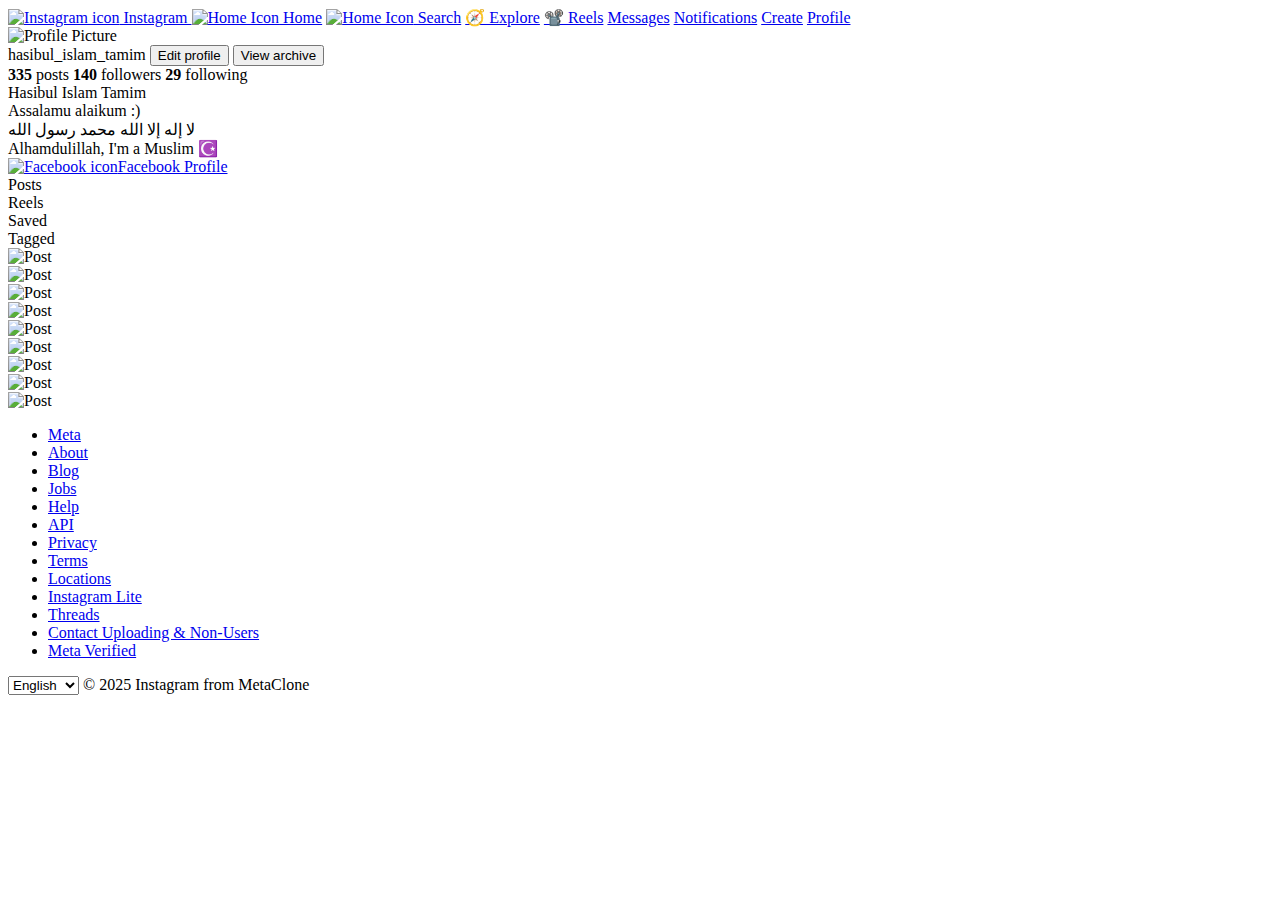
==== Templete/index.html @ 1b731319 "Create index.html" ====
<!DOCTYPE html>
<html lang="en">
<head>
    <meta charset="UTF-8">
    <meta name="viewport" content="width=device-width, initial-scale=1.0">
    <title>Instagram Profile</title>
    <link rel="stylesheet" href="styles.css" >
    <link rel="icon" type="image/png" href="../media/instagram.svg">

</head>
<body>
    <div class="container">
        <nav class="sidebar">
            <a href="#" class="nav-item logo">
                <img src="../media/icons8-instagram.svg" alt="Instagram icon" class="insta-icon"> Instagram
            </a>
            <a href="#" class="nav-item"><img src="../media/icons8-home.svg" alt="Home Icon" class="nav-icon"> Home</a>
            <a href="#" class="nav-item"><img src="../media/icons8-search.svg" alt="Home Icon" class="nav-icon"> Search</a>
            <a href="#" class="nav-item">🧭 Explore</a>
            <a href="#" class="nav-item">📽️ Reels</a>
            <a href="#" class="nav-item">Messages</a>
            <a href="#" class="nav-item">Notifications</a>
            <a href="#" class="nav-item">Create</a>
            <a href="#" class="nav-item">Profile</a>
        </nav>

        <main class="main-content">
            <div class="profile-header">
                <img src="../media/profile1.jpg" alt="Profile Picture" class="profile-picture">
                
                <div class="profile-info">
                    <div class="profile-actions">
                        <span class="username">hasibul_islam_tamim</span>
                        <button class="edit-profile-btn">Edit profile</button>
                        <button class="view-archive-btn">View archive</button>
                    </div>

                    <div class="stats">
                        <span class="stat-item"><strong>335</strong> posts</span>
                        <span class="stat-item"><strong>140</strong> followers</span>
                        <span class="stat-item"><strong>29</strong> following</span>
                    </div>

                    <div class="bio">
                        <div class="name">Hasibul Islam Tamim</div>
                        <div>Assalamu alaikum :)</div>
                        <div>لا إله إلا الله محمد رسول الله</div>
                        <div>Alhamdulillah, I'm a Muslim ☪️</div>
                        <a href="https://www.facebook.com/hasibulislam.tamim.7" target="_blank""> <img src="../media/icons-facebook.svg" alt="Facebook icon" class="fb-icon">Facebook Profile</a>
                    </div>
                </div>
            </div>

            <div class="tabs">
                <div class="tab active">Posts</div>
                <div class="tab">Reels</div>
                <div class="tab">Saved</div>
                <div class="tab">Tagged</div>
            </div>

            <div class="posts-grid">
                <div class="post">
                    <img src="../media/post1.jpg" alt="Post">
                </div>
                <div class="post">
                    <img src="../media/686p8bxm8twd1.png" alt="Post">
                </div>
                <div class="post">
                    <img src="../media/c16e77fb7c24935c9bfec829707a4945.jpg" alt="Post">
                </div>
                <div class="post">
                    <img src="../media/f2b95753a272d1cd04cd72257b990975.jpg" alt="Post">
                </div>
                <div class="post">
                    <img src="../media/profile1.jpg" alt="Post">
                </div>
                <div class="post">
                    <img src="../media/fff6e1226f49718cff5e0c7f73903dce.jpg" alt="Post">
                </div>
                <div class="post">
                    <img src="../media/IMG-20210127-WA0009.jpg" alt="Post">
                </div>
                <div class="post">
                    <img src="../media/Leonardo_Phoenix_10_Create_an_intense_a_surreal_and_cinematic_2.jpg" alt="Post">
                </div>
                <div class="post">
                    <img src="../media/7oxaztid8wud1.png" alt="Post">
                </div>
                <!-- Add more posts as needed -->
            </div>

            <footer class="footer">
                <nav class="footer-nav">
                  <ul class="footer-links">
                    <li><a href="#">Meta</a></li>
                    <li><a href="#">About</a></li>
                    <li><a href="#">Blog</a></li>
                    <li><a href="#">Jobs</a></li>
                    <li><a href="#">Help</a></li>
                    <li><a href="#">API</a></li>
                    <li><a href="#">Privacy</a></li>
                    <li><a href="#">Terms</a></li>
                    <li><a href="#">Locations</a></li>
                    <li><a href="#">Instagram Lite</a></li>
                    <li><a href="#">Threads</a></li>
                    <li><a href="#">Contact Uploading & Non-Users</a></li>
                    <li><a href="#">Meta Verified</a></li>
                  </ul>
                </nav>
                <div class="footer-bottom">
                  <select class="language-select" aria-label="Switch Display Language">
                    <option value="en">English</option>
                    <option value="es">Spanish</option>
                    <option value="fr">French</option>
                    <option value="de">German</option>
                    <option value="it">Italian</option>
                  </select>
                  <span class="copyright">© 2025 Instagram from MetaClone</span>
                </div>
              </footer>
              
        </main>
    </div>
</body>
</html>
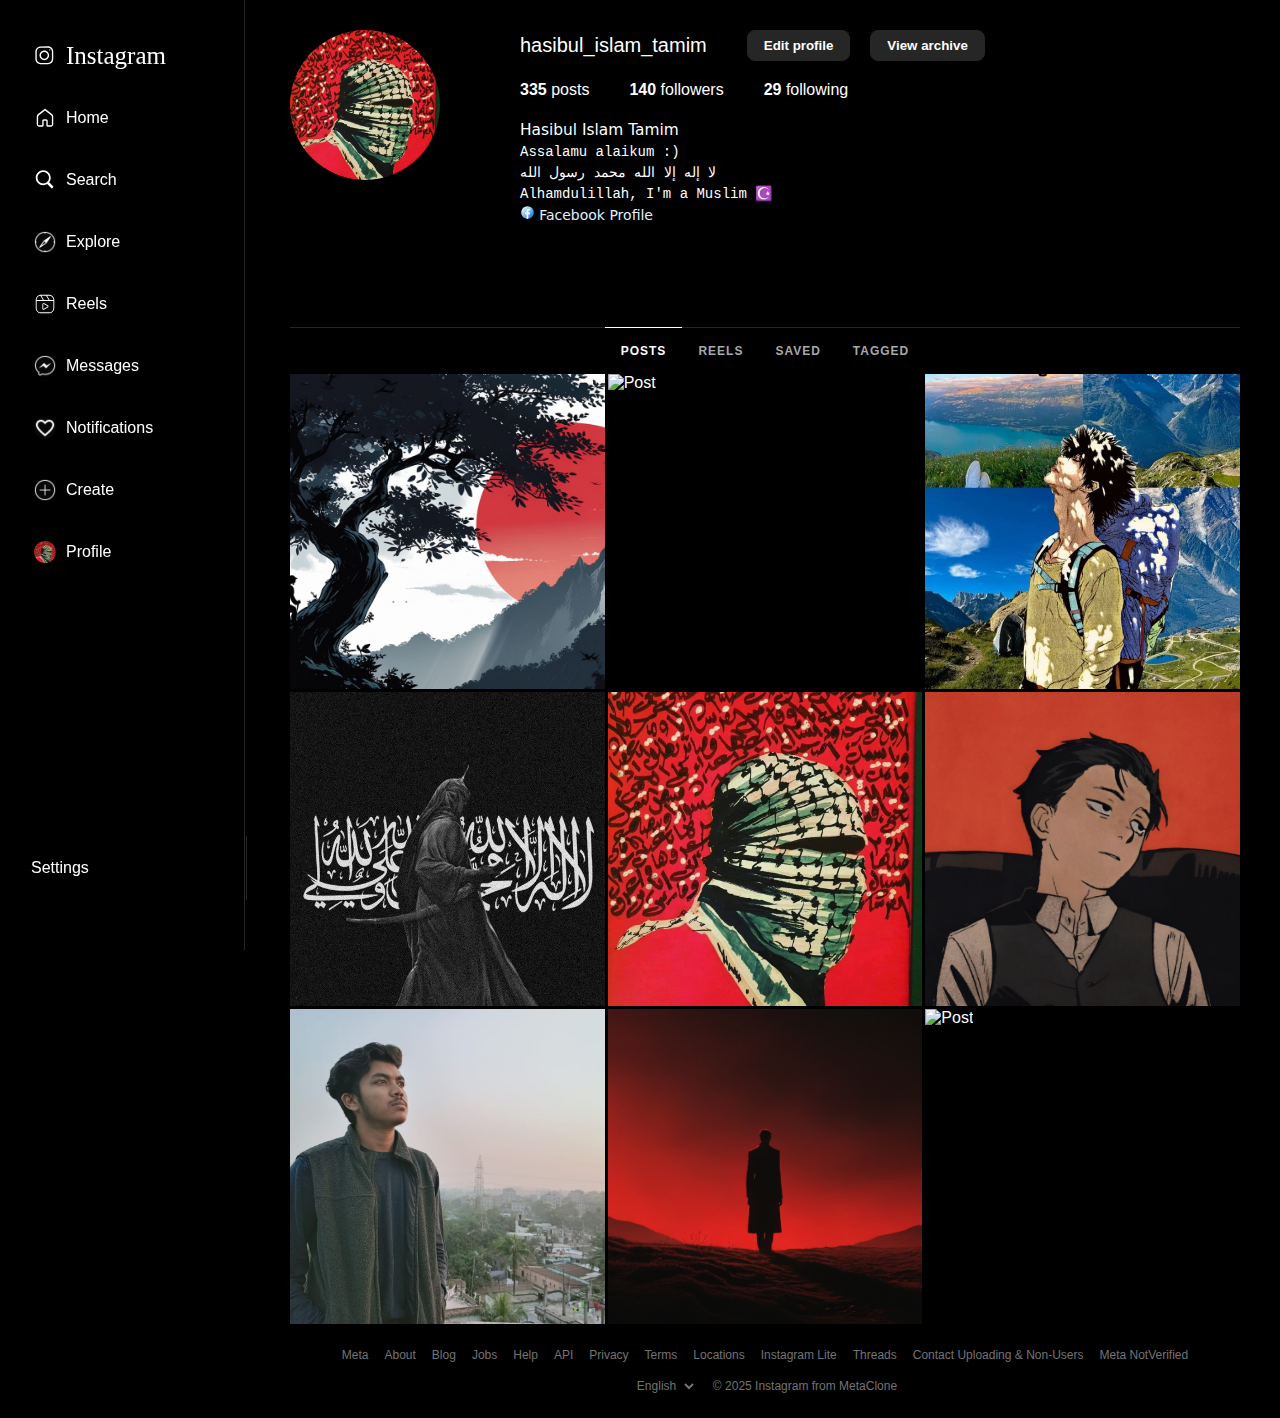
==== commit 5c8f1157: "updated icon & margins" ====
--- a/Templete/index.html
+++ b/Templete/index.html
@@ -15,14 +15,20 @@
                 <img src="../media/icons8-instagram.svg" alt="Instagram icon" class="insta-icon"> Instagram
             </a>
             <a href="#" class="nav-item"><img src="../media/icons8-home.svg" alt="Home Icon" class="nav-icon"> Home</a>
-            <a href="#" class="nav-item"><img src="../media/icons8-search.svg" alt="Home Icon" class="nav-icon"> Search</a>
-            <a href="#" class="nav-item">🧭 Explore</a>
-            <a href="#" class="nav-item">📽️ Reels</a>
-            <a href="#" class="nav-item">Messages</a>
-            <a href="#" class="nav-item">Notifications</a>
-            <a href="#" class="nav-item">Create</a>
-            <a href="#" class="nav-item">Profile</a>
+            <a href="#" class="nav-item"><img src="../media/icons8-search.svg" alt="Search Icon" class="nav-icon"> Search</a>
+            <a href="#" class="nav-item"><img src="../media/icons8-explore.png" alt="Icon Explore" class="nav-icon"> Explore</a>
+            <a href="#" class="nav-item"><img src="../media/icons8-reels.svg" alt="Home Icon" class="nav-icon"> Reels</a>
+            <a href="#" class="nav-item"><img src="../media/icons8-messenger.png" alt="Home Icon" class="nav-icon">Messages</a>
+            <a href="#" class="nav-item"><img src="../media/icons8-love.png" alt="Home Icon" class="nav-icon">Notifications</a>
+            <a href="#" class="nav-item"><img src="../media/icons8-plus.png" alt="Home Icon" class="nav-icon">Create</a>
+            <a href="#" class="nav-item"><img src="../media/profile1.jpg" alt="Profile Picture" class="nav-icon">Profile</a>
+
+            <nav class="sidebar-footer">
+                <a href="#" class="nav-item">Settings</a>
+            </nav>
         </nav>
+       
+        
 
         <main class="main-content">
             <div class="profile-header">
@@ -104,7 +110,7 @@
                     <li><a href="#">Instagram Lite</a></li>
                     <li><a href="#">Threads</a></li>
                     <li><a href="#">Contact Uploading & Non-Users</a></li>
-                    <li><a href="#">Meta Verified</a></li>
+                    <li><a href="#">Meta NotVerified</a></li>
                   </ul>
                 </nav>
                 <div class="footer-bottom">
--- a/Templete/styles.css
+++ b/Templete/styles.css
@@ -0,0 +1,254 @@
+body {
+    background-color: #000;
+    color: #fff;
+    margin: 0;
+    padding: 0;
+    box-sizing: border-box;
+    font-family: -apple-system, BlinkMacSystemFont, "Segoe UI", Roboto, Helvetica, Arial, sans-serif;
+}
+
+.container {
+    display: flex;
+    height: 100vh;
+}
+
+.sidebar {
+    width: 220px;
+    border-right: 1px solid #262626;
+    padding: 25px 12px;
+    display: flex;
+    flex-direction: column;
+    position: fixed;
+    height: 100vh;
+}
+
+.logo {
+    color: #fff;
+    font-size: 25px;
+    font-family: 'Instagram Sans Script', cursive;
+    margin-bottom: 30px;
+    padding: 2px;
+}
+
+.insta-icon {
+    width: 22px;
+   margin: 4px 10px;
+}
+.nav-icon{
+    width: 22px;
+   margin: 4px 10px;
+   border-radius: 50%;
+}
+
+.nav-item {
+    display: flex;
+    align-items: center;
+    padding: 12px;
+    margin: 4px 0;
+    cursor: pointer;
+    border-radius: 8px;
+    color: #fff;
+    text-decoration: none;
+}
+
+.nav-item:hover {
+    background-color: #1a1a1a;
+}
+
+
+.sidebar-footer {
+    padding: 7px;
+    border-right: 1px solid #262626;
+    bottom: 0;
+    position: fixed;
+    width: 220px;
+    text-align: center;
+}
+.main-content {
+    margin-left: 250px;
+    flex: 1;
+    padding: 30px 40px;
+}
+
+.profile-header {
+    display: flex;
+    gap: 80px;
+    margin-bottom: 44px;
+    max-width: 1000px;
+    margin: 0 auto;
+    padding-bottom: 100px;
+}
+
+.profile-picture {
+    width: 150px;
+    height: 150px;
+    border-radius: 50%;
+    object-fit: cover;
+}
+
+.profile-info {
+    flex: 1;
+}
+
+.profile-actions {
+    display: flex;
+    align-items: center;
+    gap: 20px;
+    margin-bottom: 20px;
+}
+
+.username {
+    font-size: 20px;
+    margin-right: 20px;
+}
+
+.edit-profile-btn, .view-archive-btn {
+    border: 1px solid #262626;
+    color: #fff;
+    background-color: #262626;
+    padding: 7px 16px;
+    border-radius: 8px;
+    font-weight: 600;
+    cursor: pointer;
+    transition: background-color 0.2s ease;
+}
+
+.edit-profile-btn:hover, .view-archive-btn:hover {
+    background-color: black;
+}
+
+.stats {
+    display: flex;
+    gap: 40px;
+    margin-bottom: 20px;
+}
+
+.stat-item {
+    font-size: 16px;
+}
+.name{
+    font-family: system-ui, -apple-system, BlinkMacSystemFont, 'Segoe UI', Roboto, Oxygen, Ubuntu, Cantarell, 'Open Sans', 'Helvetica Neue', sans-serif;
+    font-size: 1.1em;
+}
+
+.bio {
+    font-family: 'Courier New';
+    font-size: 14px;
+    line-height: 1.5;
+}
+
+.bio a {
+    font-family: system-ui, -apple-system, BlinkMacSystemFont, 'Segoe UI', Roboto, Oxygen, Ubuntu, Cantarell, 'Open Sans', 'Helvetica Neue', sans-serif;
+    text-decoration: none; 
+    color: #e0f1ff;
+    transition: text-decoration 0.3s ease;
+}
+.bio a:hover {
+    text-decoration: underline;
+  
+}
+
+.fb-icon{
+    width: 15px;
+    margin-right: 0.3em;
+}
+
+.tabs {
+    display: flex;
+    justify-content: center;
+    border-top: 1px solid #262626;
+    margin-bottom: 20px;
+    max-width: 1000px;
+    margin: 0 auto;
+}
+
+.tab {
+    padding: 16px;
+    text-transform: uppercase;
+    font-size: 12px;
+    font-weight: 600;
+    letter-spacing: 1px;
+    color: #a8a8a8;
+    cursor: pointer;
+    border-top: 1px solid transparent;
+    margin-top: -1px;
+}
+
+.tab.active {
+    color: #fff;
+    border-top-color: #fff;
+}
+
+.posts-grid {
+    display: grid;
+    grid-template-columns: repeat(3, 1fr);
+    gap: 3px;
+    max-width: 1000px;
+    margin: 0 auto;
+}
+
+.post {
+    aspect-ratio: 1;
+    overflow: hidden;
+    position: relative;
+    }
+
+.post img {
+    width: 100%;
+    height: 100%;
+    object-fit: cover;
+}
+
+.footer {
+    background-color: #000;
+    padding: 24px 16px;
+    color: #737373;
+    font-size: 12px;
+  }
+  
+  .footer-nav {
+    margin-bottom: 16px;
+  }
+  
+  .footer-links {
+    display: flex;
+    flex-wrap: wrap;
+    gap: 16px;
+    list-style: none;
+    padding: 0;
+    margin: 0;
+    justify-content: center;
+  }
+  
+  .footer-links a {
+    color: #737373;
+    text-decoration: none;
+  }
+  
+  .footer-links a:hover {
+    text-decoration: underline;
+  }
+  
+  .footer-bottom {
+    display: flex;
+    gap: 16px;
+    justify-content: center;
+    align-items: center;
+  }
+  
+  .language-select {
+    background: transparent;
+    border: none;
+    color: #737373;
+    font-size: 12px;
+    cursor: pointer;
+    padding: 0;
+  }
+  
+  .language-select:focus {
+    outline: none;
+  }
+  
+  .copyright {
+    color: #737373;
+  }